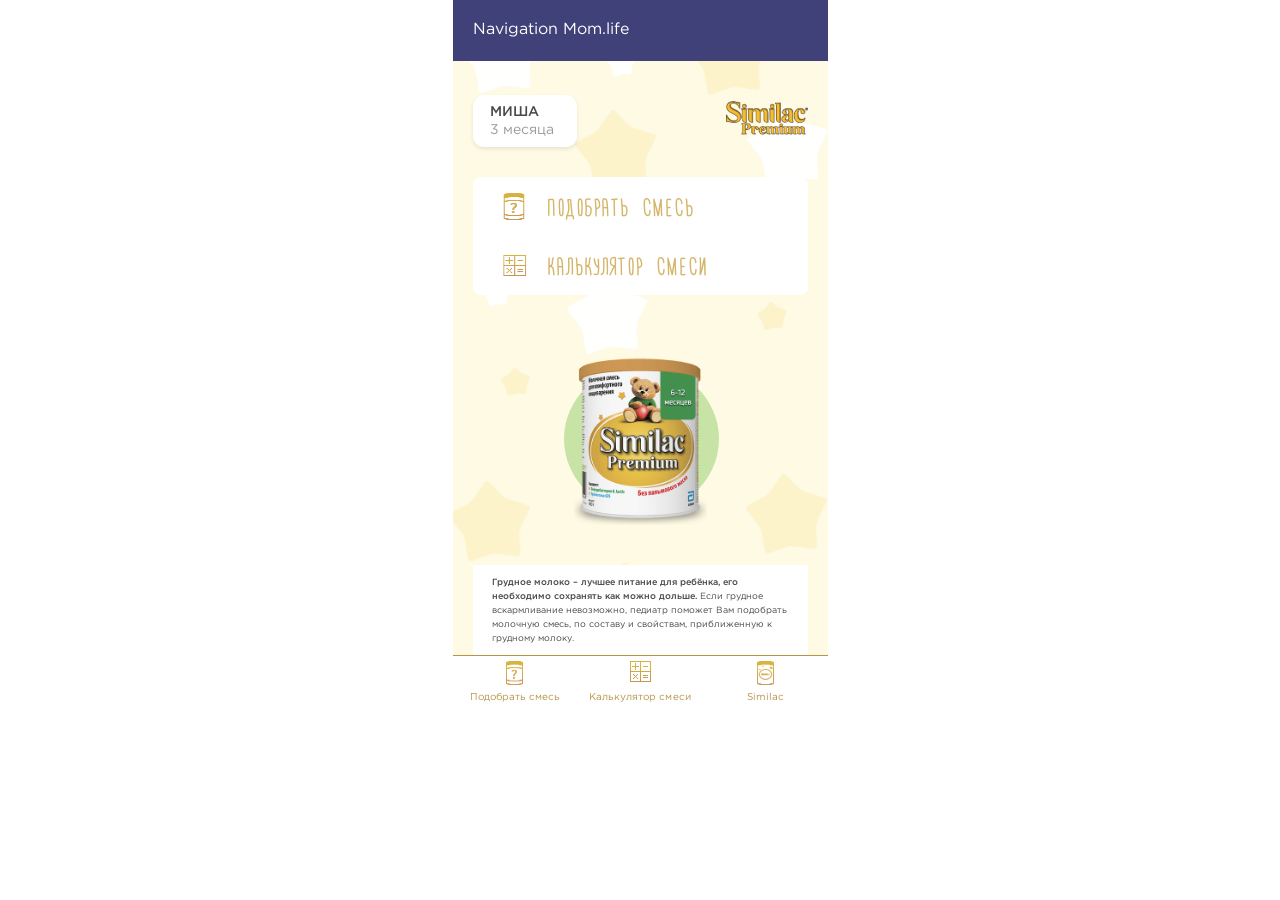
==== public/index.html @ a0e71805 "load files" ====
<!DOCTYPE html>
<html lang="en">
  <head>
    <meta charset="utf-8">
    <meta http-equiv="X-UA-Compatible" content="IE=edge">
    <meta name="viewport" content="width=device-width , initial-scale=1">
    <meta name="description" content="">
    <meta name="keywords" content="">
    <title>index</title>
    <link rel="icon" href="favicon.ico" type="image/x-icon">
    <link rel="stylesheet" href="css/magnific-popup.css">
    <link rel="stylesheet" href="css/style.css">
    <!--if lt IE 9
    script(src='https://oss.maxcdn.com/html5shiv/3.7.2/html5shiv.min.js')
    script(src='https://oss.maxcdn.com/respond/1.4.2/respond.min.js')
    -->
  </head>
  <body>
    <div class="page">
      <header>Navigation Mom.life</header>
      <div class="content">
        <div class="content__header">
          <div class="header__person">
            <div class="person__name">Миша</div>
            <div class="person__years">3 месяца</div>
          </div>
          <div class="header__logo"><a href="index.html"><img src="images/logo.png" alt="Similac Premium"></a></div>
        </div>
        <div class="nav">
          <li><a class="choice" href="screen-2.html">Подобрать смесь</a></li>
          <li><a class="calculate" href="calculate.html">Калькулятор смеси</a></li>
        </div>
        <div class="index__product"><img src="images/A-Premium_2.png" alt="A-Premium_2"></div>
        <div class="page__description"><strong>Грудное молоко – лучшее питание для ребёнка, его необходимо сохранять как можно дольше.</strong> Если грудное вскармливание невозможно, педиатр поможет Вам подобрать молочную смесь, по составу и свойствам, приближенную к грудному молоку.</div>
      </div>
      <div class="bottom__nav"><a href="screen-2.html">Подобрать смесь</a><a href="calculate.html">Калькулятор смеси</a><a href="products.html">Similac</a></div>
      <div class="mfp-hide white-popup-block" id="warning">
        <p>Помните, что данный сервис носит рекомендательный характер – все изменения в рацион малыша нужно вносить после согласования с педиатром!</p>
        <p class="brand__color"><strong>ВАЖНО:</strong> дети старше 6 месяцев должны получать дополнительное питание (прикорм) помимо грудного молока или смеси.</p>
        <form class="warning__form text-center" action="#">
          <div class="form__el">
            <input type="checkbox" name="choice-warning" id="check"><span></span>
            <label for="check">Я согласна</label>
          </div>
        </form>
        <p><a class="primary__btn is-disabled popup-modal-dismiss" href="screen-3.html">Хорошо</a></p>
      </div>
    </div>
    <!-- jQuery-->
    <script src="https://code.jquery.com/jquery-3.2.1.slim.min.js" integrity="sha384-KJ3o2DKtIkvYIK3UENzmM7KCkRr/rE9/Qpg6aAZGJwFDMVNA/GpGFF93hXpG5KkN" crossorigin="anonymous"></script>
    <!-- Mask input-->
    <script src="js/jquery.maskedinput.min.js"></script>
    <!-- Magnific popup-->
    <script src="js/jquery.magnific-popup.min.js"></script>
    <!-- Main script-->
    <script src="js/main.js"></script>
  </body>
</html>
---- public/css/style.css ----
@charset "UTF-8";
/** Generated by FG **/
@font-face {
  font-family: 'Conv_GothamPro';
  src: url("../fonts/GothamPro.eot");
  src: local("☺"), url("../fonts/GothamPro.woff") format("woff"), url("../fonts/GothamPro.ttf") format("truetype"), url("../fonts/GothamPro.svg") format("svg");
  font-weight: normal;
  font-style: normal; }

/** Generated by FG **/
@font-face {
  font-family: 'Conv_GothamPro-Medium';
  src: url("../fonts/GothamPro-Medium.eot");
  src: local("☺"), url("../fonts/GothamPro-Medium.woff") format("woff"), url("../fonts/GothamPro-Medium.ttf") format("truetype"), url("../fonts/GothamPro-Medium.svg") format("svg");
  font-weight: normal;
  font-style: normal; }

/** Generated by FG **/
@font-face {
  font-family: 'Conv_Engine-Regular';
  src: url("../fonts/Engine-Regular.eot");
  src: local("☺"), url("../fonts/Engine-Regular.woff") format("woff"), url("../fonts/Engine-Regular.ttf") format("truetype"), url("../fonts/Engine-Regular.svg") format("svg");
  font-weight: normal;
  font-style: normal; }

* {
  margin: 0;
  padding: 0;
  border: 0;
  font: inherit;
  vertical-align: baseline; }

article, aside, details, figcaption, figure, footer, header, hgroup, menu, nav, section {
  display: block; }

body {
  min-height: 100%;
  position: relative;
  background-color: #fff;
  font-family: 'Conv_GothamPro' , sans-serif;
  font-weight: normal;
  font-style: normal;
  color: #4a4a4a;
  font-size: 14px;
  line-height: 1.3;
  -webkit-text-size-adjust: none; }

ol, ul {
  list-style: none; }

blockquote, q {
  quotes: none; }

blockquote:before, blockquote:after, q:before, q:after {
  content: '';
  content: none; }

table {
  border-collapse: collapse;
  border-spacing: 0; }

img {
  max-width: 100%;
  border: none; }

a {
  -webkit-transition: all .3s ease-in-out;
  -moz-transition: all .3s ease-in-out;
  -ms-transition: all .3s ease-in-out;
  -o-transition: all .3s ease-in-out;
  transition: all .3s ease-in-out; }

a:hover, a:active, a:focus {
  text-decoration: none; }

a:focus, input:focus, textarea:focus {
  outline: none; }

html {
  height: 100%; }

*, *:before, *:after {
  -moz-box-sizing: border-box;
  -webkit-box-sizing: border-box;
  box-sizing: border-box; }

.page {
  max-width: 375px;
  margin: 0 auto;
  background: url(../images/bg.png) center top no-repeat;
  -webkit-background-size: cover;
  -o-background-size: cover;
  background-size: cover; }

header {
  padding: 20px;
  background: #404178;
  font-size: 16px;
  color: #FFF; }

.content {
  padding: 34px 20px 0 20px;
  overflow: hidden; }

.content__header {
  margin-bottom: 30px;
  display: flex;
  -webkit-align-items: center;
  align-items: center;
  -webkit-justify-content: space-between;
  justify-content: space-between; }
  .content__header .header__person {
    min-width: 104px;
    padding: 8px 8px 8px 17px;
    line-height: 18px;
    border-radius: 11px;
    background-color: #ffffff;
    box-shadow: 0 2px 4px 0 rgba(0, 0, 0, 0.09); }
  .content__header .person__name {
    font-family: 'Conv_GothamPro-Medium';
    text-transform: uppercase;
    color: #4a4a4a; }
  .content__header .person__years {
    color: #9b9b9b; }

.nav {
  border-radius: 8px;
  background-color: #fff;
  overflow: hidden; }
  .nav li {
    list-style: none; }
  .nav a {
    display: block;
    padding: 14px 29px 14px 75px;
    font-family: 'Conv_Engine-Regular';
    font-size: 24px;
    text-decoration: none;
    text-transform: uppercase;
    color: #d4b569;
    background-repeat: no-repeat;
    background-position: 30px center; }
    .nav a:hover {
      background-color: #fefcef; }
    .nav a.choice {
      background-image: url(../images/similac.png); }
    .nav a.calculate {
      background-image: url(../images/calculator.png); }

.index__product {
  margin: 60px 0 35px 0;
  text-align: center;
  position: relative; }
  .index__product:after {
    content: "";
    position: absolute;
    top: 10px;
    left: 50%;
    width: 155px;
    height: 148px;
    margin-left: -76px;
    background-color: #c7e3a5;
    -webkit-border-radius: 50%;
    border-radius: 50%; }
  .index__product img {
    max-width: 133px;
    z-index: 1;
    position: relative; }

.page__description {
  background: #FFF;
  padding: 10px 19px;
  font-size: 9px;
  line-height: 14px;
  color: #4a4a4a; }
  .page__description strong {
    font-family: 'Conv_GothamPro-Medium'; }

.bottom__nav {
  background: #fff;
  border-top: 1px solid #b59648;
  display: flex;
  min-height: 48px;
  align-self: center;
  -webkit-justify-content: space-between;
  justify-content: space-between; }
  .bottom__nav a {
    width: 33%;
    min-height: 48px;
    padding-top: 35px;
    padding-bottom: 3px;
    text-decoration: none;
    font-size: 10px;
    letter-spacing: 0.1px;
    text-align: center;
    color: #b59648;
    background-repeat: no-repeat;
    background-position: center 5px; }
    .bottom__nav a:nth-child(1) {
      background-image: url(../images/similac_2.png); }
    .bottom__nav a:nth-child(2) {
      background-image: url(../images/calculator_2.png); }
    .bottom__nav a:nth-child(3) {
      background-image: url(../images/products.png); }
    .bottom__nav a:hover {
      background-color: #fbf8eb; }

.content__inner {
  margin-bottom: 17px;
  border-radius: 10px;
  background-color: #fff;
  box-shadow: 0 6px 10px 0 #dbd6c7; }
  .content__inner.transparent {
    background: transparent;
    -webkit-box-shadow: none;
    box-shadow: none; }

.text-center {
  text-align: center; }

.title {
  margin: 0;
  padding-top: 18px;
  padding-bottom: 18px;
  font-family: 'Conv_Engine-Regular';
  font-size: 24px;
  line-height: 1.25;
  color: #b49547; }

.padding__side {
  padding: 38px 20px; }

.inner__wrap {
  padding-left: 25px;
  padding-right: 25px;
  padding-bottom: 10px;
  font-size: 14px;
  line-height: 1.57;
  position: relative; }

.primary__btn {
  max-width: 233px;
  margin: 18px auto;
  line-height: 54px;
  display: block;
  text-decoration: none;
  text-align: center;
  font-family: 'Conv_Engine-Regular';
  font-size: 32px;
  color: #fff;
  background-image: linear-gradient(to bottom, #e0cc79, #af954d);
  box-shadow: 0 2px 4px 0 rgba(0, 0, 0, 0.2);
  -webkit-transition: all .3s ease-in-out;
  -moz-transition: all .3s ease-in-out;
  -ms-transition: all .3s ease-in-out;
  -o-transition: all .3s ease-in-out;
  transition: all .3s ease-in-out;
  -webkit-border-radius: 18px;
  border-radius: 18px; }
  .primary__btn:hover {
    background-image: linear-gradient(to bottom, #af954d, #e0cc79); }
  .primary__btn.light__btn {
    max-width: 300px;
    background: #FFF;
    color: #d8b340;
    box-shadow: 0 3px 4px 0 rgba(207, 168, 132, 0.28); }

.pagination {
  margin: 0;
  padding: 20px 0;
  text-align: center; }
  .pagination li {
    display: inline-block;
    vertical-align: top;
    margin: 0 5px; }
  .pagination span {
    width: 13px;
    height: 13px;
    display: block;
    background-color: #f5ebd1;
    -webkit-border-radius: 50%;
    border-radius: 50%; }
    .pagination span.active {
      background-image: linear-gradient(to bottom, #d8b340, #c99554); }

.choice__form {
  padding: 0 35px; }

.form__section {
  margin-bottom: 50px;
  display: none; }
  .form__section:first-child {
    display: block; }
  .form__section .title {
    margin-bottom: 30px; }
  .form__section .primary__btn {
    margin-top: 80px; }

.form__el {
  padding: 14px 0;
  font-family: 'Conv_GothamPro-Medium';
  color: #4a4a4a; }
  .form__el label {
    cursor: pointer; }

input[type="text"] {
  width: 100%;
  max-width: 203px;
  height: 44px;
  margin: 0 auto;
  padding: 0 15px;
  display: block;
  color: #4a4a4a;
  border-radius: 4px;
  background-color: #ffffff;
  border: 2px solid #e9d782; }

input[type="radio"] {
  width: 21px;
  height: 21px;
  opacity: 0;
  cursor: pointer; }
  input[type="radio"] + span {
    width: 21px;
    height: 21px;
    margin-left: -21px;
    margin-right: 18px;
    display: inline-block;
    vertical-align: middle;
    border: 2px solid #dfc88d;
    -webkit-border-radius: 50%;
    border-radius: 50%; }
  input[type="radio"]:checked + span {
    box-shadow: 0 0 0 3px #fff inset;
    background-image: linear-gradient(to bottom, #d8b340, #c99554); }

input[type="checkbox"] {
  width: 30px;
  height: 30px;
  opacity: 0;
  cursor: pointer; }
  input[type="checkbox"] + span {
    width: 30px;
    height: 30px;
    margin-left: -30px;
    margin-right: 15px;
    display: inline-block;
    vertical-align: middle;
    border: 2px solid #dfc88d;
    -webkit-border-radius: 50%;
    border-radius: 50%; }
  input[type="checkbox"]:checked + span {
    background: url(../images/checkbox.svg) no-repeat center center; }

input[type="submit"] {
  width: 100%;
  cursor: pointer; }

.date__birth .primary__btn {
  margin-top: 150px; }

.products__item {
  margin-bottom: 14px; }
  .products__item a {
    min-height: 73px;
    border-radius: 4px;
    background-color: #fff;
    display: flex;
    -webkit-justify-content: space-between;
    justify-content: space-between;
    -webkit-align-items: center;
    align-items: center;
    padding-left: 20px;
    padding-right: 15px;
    text-decoration: none;
    font-size: 14px;
    line-height: 1.57;
    color: #b49547;
    background-image: url(../images/arrow-right.svg);
    background-repeat: no-repeat;
    background-position: 95% center;
    -webkit-transition: all .3s ease-in-out;
    -moz-transition: all .3s ease-in-out;
    -ms-transition: all .3s ease-in-out;
    -o-transition: all .3s ease-in-out;
    transition: all .3s ease-in-out; }
    .products__item a:hover {
      background-color: #fbf8eb;
      box-shadow: 0 2px 5px 0 rgba(181, 150, 71, 0.32); }
  .products__item .products__img {
    max-width: 56px;
    margin-right: 30px;
    padding-left: 3px;
    padding-right: 3px;
    position: relative; }
    .products__item .products__img img {
      position: relative;
      vertical-align: middle;
      z-index: 1; }
    .products__item .products__img:after {
      content: "";
      position: absolute;
      top: 5px;
      left: 0;
      width: 56px;
      height: 56px;
      -webkit-border-radius: 50%;
      border-radius: 50%; }
    .products__item .products__img.bg-1:after {
      background-color: #bde2ed; }
    .products__item .products__img.bg-2:after {
      background-color: #eee; }
    .products__item .products__img.bg-3:after {
      background-color: rgba(108, 176, 113, 0.46); }
    .products__item .products__img.bg-4:after {
      background-color: #e3c3da; }
    .products__item .products__img.bg-5:after {
      background-color: rgba(160, 104, 160, 0.56); }
    .products__item .products__img.bg-6:after {
      background-color: rgba(239, 0, 17, 0.39); }
    .products__item .products__img.bg-7:after {
      background-color: rgba(223, 64, 12, 0.23); }
    .products__item .products__img.bg-8:after {
      background-color: rgba(226, 176, 48, 0.45); }
    .products__item .products__img.bg-9:after {
      background-color: #fed7ec; }

.product__header .back__to {
  margin-right: 20px; }

.product__header .subtitle {
  font-family: 'Conv_GothamPro-Medium';
  font-size: 18px;
  line-height: 1.22;
  color: #b59648; }

.back__to {
  width: 15px;
  height: 24px;
  display: inline-block;
  vertical-align: bottom;
  font-size: 0;
  background: url(../images/arrow-right.svg) no-repeat;
  -webkit-transform: rotate(-180deg);
  -moz-transform: rotate(-180deg);
  -ms-transform: rotate(-180deg);
  -o-transform: rotate(-180deg);
  transform: rotate(-180deg); }

.product__description {
  padding-top: 17px; }
  .product__description p {
    margin-bottom: 20px; }

.detail__product {
  position: relative;
  text-align: center;
  margin-top: 28px;
  margin-bottom: 24px;
  padding: 0 50px; }
  .detail__product:after {
    content: "";
    position: absolute;
    top: 7px;
    left: 0;
    width: 328px;
    height: 280px;
    background-color: rgba(255, 255, 255, 0.64);
    -webkit-border-radius: 50px;
    border-radius: 50px; }
  .detail__product img {
    max-width: 100%;
    position: relative;
    z-index: 1; }

.buy__btn {
  width: 100%;
  max-width: 100%;
  margin: 0;
  -webkit-border-radius: 0;
  border-radius: 0; }

.mfp-bg {
  opacity: .3; }

.mfp-content {
  max-width: 335px;
  padding: 35px 25px;
  line-height: 1.57;
  border-radius: 10px;
  background-color: #fff;
  box-shadow: 0 6px 10px 0 #dbd6c7; }
  .mfp-content .primary__btn {
    margin-bottom: 0; }

.brand__color {
  margin: 20px 0;
  color: #ac872a; }
  .brand__color strong {
    font-family: 'Conv_GothamPro-Medium'; }

.is-disabled {
  pointer-events: none;
  cursor: not-allowed;
  opacity: .5; }

.is-hidden {
  display: none !important; }

.recomend {
  padding-left: 100px; }

.recomend__img {
  width: 100%;
  max-width: 133px;
  position: absolute;
  left: -10px;
  top: 20px; }
  .recomend__img img {
    position: relative;
    z-index: 1; }
  .recomend__img:after {
    content: "";
    position: absolute;
    top: -10px;
    left: -85px;
    width: 198px;
    height: 198px;
    background-image: -webkit-linear-gradient(104deg, #fcecb7, #f8d580);
    background-image: -o-linear-gradient(104deg, #fcecb7, #f8d580);
    background-image: linear-gradient(194deg, #fcecb7, #f8d580);
    -webkit-border-radius: 50%;
    border-radius: 50%; }

.recomend__atention {
  font-size: 12px;
  font-family: 'Conv_GothamPro-Medium'; }

.min-height {
  min-height: 230px; }

/* Media query */
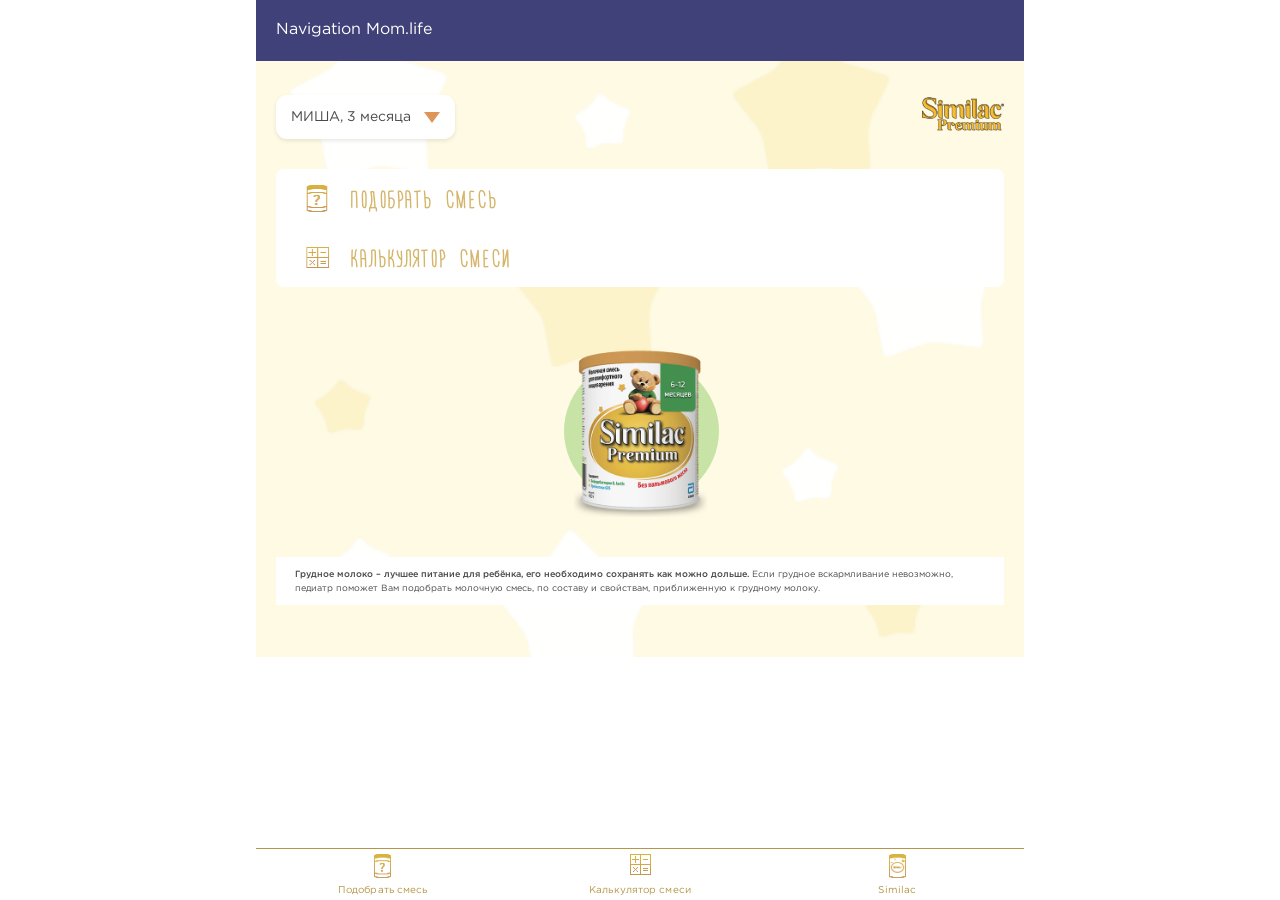
==== commit 41769bfe: "some changes" ====
--- a/public/index.html
+++ b/public/index.html
@@ -20,9 +20,14 @@
       <header>Navigation Mom.life</header>
       <div class="content">
         <div class="content__header">
-          <div class="header__person">
-            <div class="person__name">Миша</div>
-            <div class="person__years">3 месяца</div>
+          <div class="person">
+            <!--.person__name Миша-->
+            <!--.person__years 3 месяца-->
+            <select name="person">
+              <option value="МИША, 3 месяца">МИША, 3 месяца</option>
+              <option value="МАША, 12 месяцев">МАША, 12 месяцев</option>
+              <option value="АЛЕКСИС, 8 месяцев">АЛЕКСИС, 8 месяцев</option>
+            </select>
           </div>
           <div class="header__logo"><a href="index.html"><img src="images/logo.png" alt="Similac Premium"></a></div>
         </div>
@@ -43,7 +48,7 @@
             <label for="check">Я согласна</label>
           </div>
         </form>
-        <p><a class="primary__btn is-disabled popup-modal-dismiss" href="screen-3.html">Хорошо</a></p>
+        <p><a class="primary__btn is-disabled popup-modal-dismiss" href="birthday.html">Хорошо</a></p>
       </div>
     </div>
     <!-- jQuery-->
@@ -52,6 +57,8 @@
     <script src="js/jquery.maskedinput.min.js"></script>
     <!-- Magnific popup-->
     <script src="js/jquery.magnific-popup.min.js"></script>
+    <!-- Select-->
+    <script src="js/jquery.selectric.js"></script>
     <!-- Main script-->
     <script src="js/main.js"></script>
   </body>
--- a/public/css/style.css
+++ b/public/css/style.css
@@ -1,4 +1,188 @@
 @charset "UTF-8";
+.selectric-wrapper {
+  position: relative;
+  cursor: pointer;
+  width: 100%; }
+
+.selectric-responsive {
+  width: 100%; }
+
+.selectric {
+  min-width: 104px;
+  line-height: 18px;
+  border-radius: 11px;
+  background-color: #ffffff;
+  box-shadow: 0 2px 4px 0 rgba(0, 0, 0, 0.09);
+  position: relative;
+  overflow: hidden;
+  transition: border .25s ease-in-out; }
+  .selectric .label {
+    display: block;
+    white-space: nowrap;
+    overflow: hidden;
+    text-overflow: ellipsis;
+    margin: 0 44px 0 15px;
+    font-size: 14px;
+    line-height: 44px;
+    color: #4a4a4a;
+    height: 44px;
+    user-select: none; }
+  .selectric .button {
+    display: block;
+    position: absolute;
+    right: 0;
+    top: 0;
+    width: 46px;
+    height: 46px;
+    line-height: 44px;
+    color: #BBB;
+    text-indent: -9999px;
+    text-align: center;
+    /*font: 0/0 a;
+    *font: 20px/44px Lucida Sans Unicode, Arial Unicode MS, Arial;*/ }
+    .selectric .button:after {
+      content: "";
+      position: absolute;
+      top: 0;
+      right: 0;
+      bottom: 0;
+      left: 0;
+      margin: auto;
+      width: 16px;
+      height: 11px;
+      background: url("../images/select-arrow.svg") no-repeat center center; }
+
+.selectric-open .selectric {
+  border-radius: 11px 11px 0 0;
+  box-shadow: none; }
+
+.selectric-open .selectric-items {
+  border-radius: 0 0 11px 11px;
+  box-shadow: 0 2px 4px 0 rgba(0, 0, 0, 0.09); }
+
+.selectric-focus .selectric {
+  border-color: #fff; }
+
+.selectric-hover .selectric {
+  border-color: #fff; }
+  .selectric-hover .selectric .button {
+    color: #a2a2a2; }
+
+.selectric-open {
+  z-index: 9999; }
+  .selectric-open .selectric {
+    border-color: #fff; }
+  .selectric-open .selectric-items {
+    display: block; }
+
+.selectric-disabled {
+  filter: alpha(opacity=50);
+  opacity: 0.5;
+  cursor: default;
+  user-select: none; }
+
+.selectric-hide-select {
+  position: relative;
+  overflow: hidden;
+  width: 0;
+  height: 0; }
+  .selectric-hide-select select {
+    position: absolute;
+    left: -100%; }
+  .selectric-hide-select.selectric-is-native {
+    position: absolute;
+    width: 100%;
+    height: 100%;
+    z-index: 10; }
+    .selectric-hide-select.selectric-is-native select {
+      position: absolute;
+      top: 0;
+      left: 0;
+      right: 0;
+      height: 100%;
+      width: 100%;
+      border: none;
+      z-index: 1;
+      box-sizing: border-box;
+      opacity: 0; }
+
+.selectric-input {
+  position: absolute !important;
+  top: 0 !important;
+  left: 0 !important;
+  overflow: hidden !important;
+  clip: rect(0, 0, 0, 0) !important;
+  margin: 0 !important;
+  padding: 0 !important;
+  width: 1px !important;
+  height: 1px !important;
+  outline: none !important;
+  border: none !important;
+  *font: 0/0 a !important;
+  background: none !important; }
+
+.selectric-temp-show {
+  position: absolute !important;
+  visibility: hidden !important;
+  display: block !important; }
+
+/* Items box */
+.selectric-items {
+  display: none;
+  position: absolute;
+  top: 100%;
+  left: 0;
+  background: #fff;
+  padding: 0 15px;
+  z-index: -1; }
+  .selectric-items .selectric-scroll {
+    height: 100%;
+    overflow: auto; }
+  .selectric-above .selectric-items {
+    top: auto;
+    bottom: 100%; }
+  .selectric-items ul, .selectric-items li {
+    list-style: none;
+    padding: 0;
+    margin: 0;
+    font-size: 14px; }
+  .selectric-items li {
+    display: block;
+    padding: 7px 0;
+    color: #4a4a4a;
+    cursor: pointer;
+    border-bottom: 1px solid #dedede; }
+    .selectric-items li:last-child {
+      border: none; }
+    .selectric-items li.selected {
+      background: transparent;
+      color: #d07720; }
+    .selectric-items li.highlighted {
+      background: transparent;
+      color: #d07720; }
+    .selectric-items li:hover {
+      background: transparent;
+      color: #d07720; }
+  .selectric-items .disabled {
+    filter: alpha(opacity=50);
+    opacity: 0.5;
+    cursor: default !important;
+    background: none !important;
+    color: #666 !important;
+    user-select: none; }
+  .selectric-items .selectric-group .selectric-group-label {
+    font-weight: bold;
+    padding-left: 10px;
+    cursor: default;
+    user-select: none;
+    background: none;
+    color: #444; }
+  .selectric-items .selectric-group.disabled li {
+    filter: alpha(opacity=100);
+    opacity: 1; }
+  .selectric-items .selectric-group li {
+    padding-left: 25px; }
+
 /** Generated by FG **/
 @font-face {
   font-family: 'Conv_GothamPro';
@@ -85,8 +269,11 @@
   box-sizing: border-box; }
 
 .page {
-  max-width: 375px;
+  max-width: 768px;
   margin: 0 auto;
+  padding-bottom: 52px;
+  position: relative;
+  overflow: hidden;
   background: url(../images/bg.png) center top no-repeat;
   -webkit-background-size: cover;
   -o-background-size: cover;
@@ -122,6 +309,9 @@
     color: #4a4a4a; }
   .content__header .person__years {
     color: #9b9b9b; }
+
+.header__logo {
+  margin-left: auto; }
 
 .nav {
   border-radius: 8px;
@@ -176,10 +366,15 @@
     font-family: 'Conv_GothamPro-Medium'; }
 
 .bottom__nav {
+  position: fixed;
+  width: 100%;
+  max-width: 768px;
+  bottom: 0;
   background: #fff;
   border-top: 1px solid #b59648;
   display: flex;
   min-height: 48px;
+  z-index: 9;
   align-self: center;
   -webkit-justify-content: space-between;
   justify-content: space-between; }
@@ -264,6 +459,11 @@
     color: #d8b340;
     box-shadow: 0 3px 4px 0 rgba(207, 168, 132, 0.28); }
 
+button {
+  width: 100%; }
+  button:hover {
+    cursor: pointer; }
+
 .pagination {
   margin: 0;
   padding: 20px 0;
@@ -272,6 +472,8 @@
     display: inline-block;
     vertical-align: top;
     margin: 0 5px; }
+    .pagination li.active span {
+      background-image: linear-gradient(to bottom, #d8b340, #c99554); }
   .pagination span {
     width: 13px;
     height: 13px;
@@ -279,8 +481,6 @@
     background-color: #f5ebd1;
     -webkit-border-radius: 50%;
     border-radius: 50%; }
-    .pagination span.active {
-      background-image: linear-gradient(to bottom, #d8b340, #c99554); }
 
 .choice__form {
   padding: 0 35px; }
@@ -355,8 +555,14 @@
   width: 100%;
   cursor: pointer; }
 
+.date__birth input#date {
+  font-size: 30px;
+  text-align: center;
+  font-family: 'Conv_Engine-Regular';
+  letter-spacing: -2px; }
+
 .date__birth .primary__btn {
-  margin-top: 150px; }
+  margin-top: 50px; }
 
 .products__item {
   margin-bottom: 14px; }
@@ -461,9 +667,10 @@
     content: "";
     position: absolute;
     top: 7px;
-    left: 0;
+    left: 50%;
     width: 328px;
     height: 280px;
+    margin-left: -164px;
     background-color: rgba(255, 255, 255, 0.64);
     -webkit-border-radius: 50px;
     border-radius: 50px; }
@@ -474,8 +681,11 @@
 
 .buy__btn {
   width: 100%;
-  max-width: 100%;
+  max-width: 768px;
+  position: fixed;
   margin: 0;
+  bottom: 0;
+  z-index: 9;
   -webkit-border-radius: 0;
   border-radius: 0; }
 
@@ -507,6 +717,8 @@
   display: none !important; }
 
 .recomend {
+  display: flex;
+  align-items: center;
   padding-left: 100px; }
 
 .recomend__img {
@@ -538,4 +750,38 @@
 .min-height {
   min-height: 230px; }
 
+#old-year {
+  width: 100%;
+  height: 100%;
+  font-family: 'Conv_Engine-Regular';
+  position: absolute;
+  top: 0;
+  left: 0;
+  font-size: 24px;
+  line-height: 30px;
+  text-align: center; }
+  #old-year .brand__color {
+    text-align: center;
+    margin-bottom: 50px; }
+  #old-year:before {
+    content: "";
+    position: absolute;
+    width: 100%;
+    height: 100%;
+    top: 0;
+    left: 0;
+    background: rgba(181, 150, 71, 0.3); }
+  #old-year .popup {
+    top: 35%;
+    margin-top: -150px; }
+    #old-year .popup:after {
+      content: "";
+      position: absolute;
+      width: 75px;
+      height: 75px;
+      top: -38px;
+      left: 50%;
+      margin-left: -38px;
+      background: url(../images/popup.svg) no-repeat; }
+
 /* Media query */
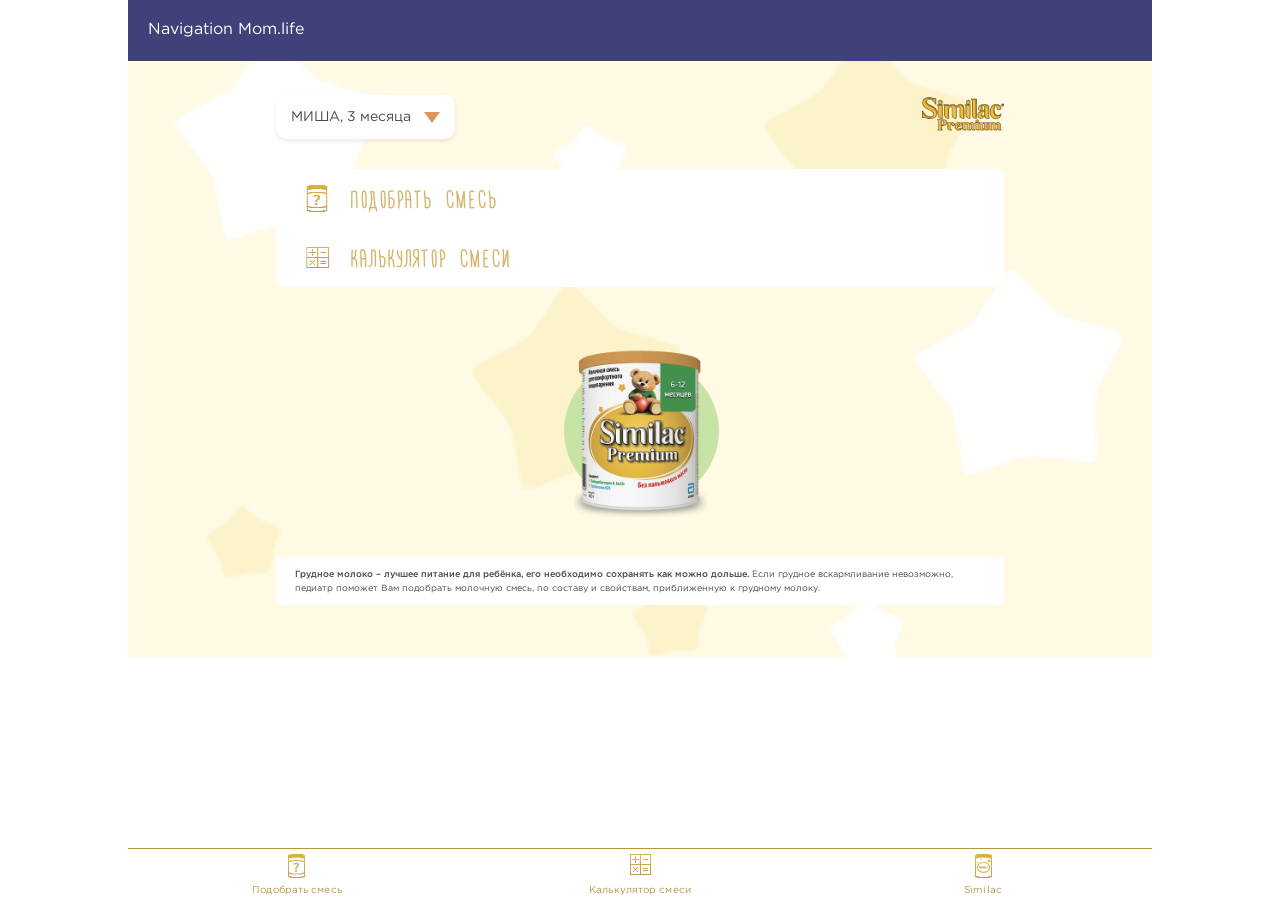
==== commit ec45bbfa: "fix + feature" ====
--- a/public/index.html
+++ b/public/index.html
@@ -23,10 +23,10 @@
           <div class="person">
             <!--.person__name Миша-->
             <!--.person__years 3 месяца-->
-            <select name="person">
-              <option value="МИША, 3 месяца">МИША, 3 месяца</option>
-              <option value="МАША, 12 месяцев">МАША, 12 месяцев</option>
-              <option value="АЛЕКСИС, 8 месяцев">АЛЕКСИС, 8 месяцев</option>
+            <select name="person" id="person">
+              <option value="МИША, 3 месяца" data-id="1">МИША, 3 месяца</option>
+              <option value="МАША, 12 месяцев" data-id="2">МАША, 12 месяцев</option>
+              <option value="АЛЕКСИС, 8 месяцев" data-id="3">АЛЕКСИС, 8 месяцев</option>
             </select>
           </div>
           <div class="header__logo"><a href="index.html"><img src="images/logo.png" alt="Similac Premium"></a></div>
--- a/public/css/style.css
+++ b/public/css/style.css
@@ -269,7 +269,7 @@
   box-sizing: border-box; }
 
 .page {
-  max-width: 768px;
+  max-width: 1024px;
   margin: 0 auto;
   padding-bottom: 52px;
   position: relative;
@@ -286,6 +286,8 @@
   color: #FFF; }
 
 .content {
+  max-width: 768px;
+  margin: 0 auto;
   padding: 34px 20px 0 20px;
   overflow: hidden; }
 
@@ -368,8 +370,10 @@
 .bottom__nav {
   position: fixed;
   width: 100%;
-  max-width: 768px;
+  max-width: 1024px;
   bottom: 0;
+  left: 50%;
+  margin-left: -512px;
   background: #fff;
   border-top: 1px solid #b59648;
   display: flex;
@@ -434,6 +438,7 @@
 
 .primary__btn {
   max-width: 233px;
+  height: 62px;
   margin: 18px auto;
   line-height: 54px;
   display: block;
@@ -442,8 +447,7 @@
   font-family: 'Conv_Engine-Regular';
   font-size: 32px;
   color: #fff;
-  background-image: linear-gradient(to bottom, #e0cc79, #af954d);
-  box-shadow: 0 2px 4px 0 rgba(0, 0, 0, 0.2);
+  background: url(../images/btn.svg) no-repeat center top;
   -webkit-transition: all .3s ease-in-out;
   -moz-transition: all .3s ease-in-out;
   -ms-transition: all .3s ease-in-out;
@@ -452,12 +456,11 @@
   -webkit-border-radius: 18px;
   border-radius: 18px; }
   .primary__btn:hover {
-    background-image: linear-gradient(to bottom, #af954d, #e0cc79); }
+    opacity: .8; }
   .primary__btn.light__btn {
     max-width: 300px;
-    background: #FFF;
-    color: #d8b340;
-    box-shadow: 0 3px 4px 0 rgba(207, 168, 132, 0.28); }
+    background: url(../images/btn-white.svg) no-repeat center top;
+    color: #d8b340; }
 
 button {
   width: 100%; }
@@ -583,7 +586,7 @@
     color: #b49547;
     background-image: url(../images/arrow-right.svg);
     background-repeat: no-repeat;
-    background-position: 95% center;
+    background-position: 97% center;
     -webkit-transition: all .3s ease-in-out;
     -moz-transition: all .3s ease-in-out;
     -ms-transition: all .3s ease-in-out;
@@ -681,11 +684,17 @@
 
 .buy__btn {
   width: 100%;
-  max-width: 768px;
+  max-width: 1024px;
+  line-height: 52px;
+  height: 52px;
   position: fixed;
+  left: 50%;
   margin: 0;
   bottom: 0;
+  margin-left: -512px;
   z-index: 9;
+  background-image: linear-gradient(to bottom, #e0cc79, #af954d);
+  box-shadow: 0 2px 4px 0 rgba(0, 0, 0, 0.2);
   -webkit-border-radius: 0;
   border-radius: 0; }
 
@@ -720,6 +729,14 @@
   display: flex;
   align-items: center;
   padding-left: 100px; }
+  .recomend.row-column {
+    -webkit-justify-content: space-evenly;
+    justify-content: space-evenly;
+    -webkit-align-items: self-start;
+    align-items: self-start;
+    -webkit-flex-direction: column;
+    -ms-flex-direction: column;
+    flex-direction: column; }
 
 .recomend__img {
   width: 100%;
@@ -759,7 +776,8 @@
   left: 0;
   font-size: 24px;
   line-height: 30px;
-  text-align: center; }
+  text-align: center;
+  z-index: 9; }
   #old-year .brand__color {
     text-align: center;
     margin-bottom: 50px; }
@@ -772,7 +790,7 @@
     left: 0;
     background: rgba(181, 150, 71, 0.3); }
   #old-year .popup {
-    top: 35%;
+    top: 50%;
     margin-top: -150px; }
     #old-year .popup:after {
       content: "";
@@ -785,3 +803,7 @@
       background: url(../images/popup.svg) no-repeat; }
 
 /* Media query */
+@media screen and (max-width: 1024px) {
+  .bottom__nav, .buy__btn {
+    left: 0;
+    margin-left: 0; } }
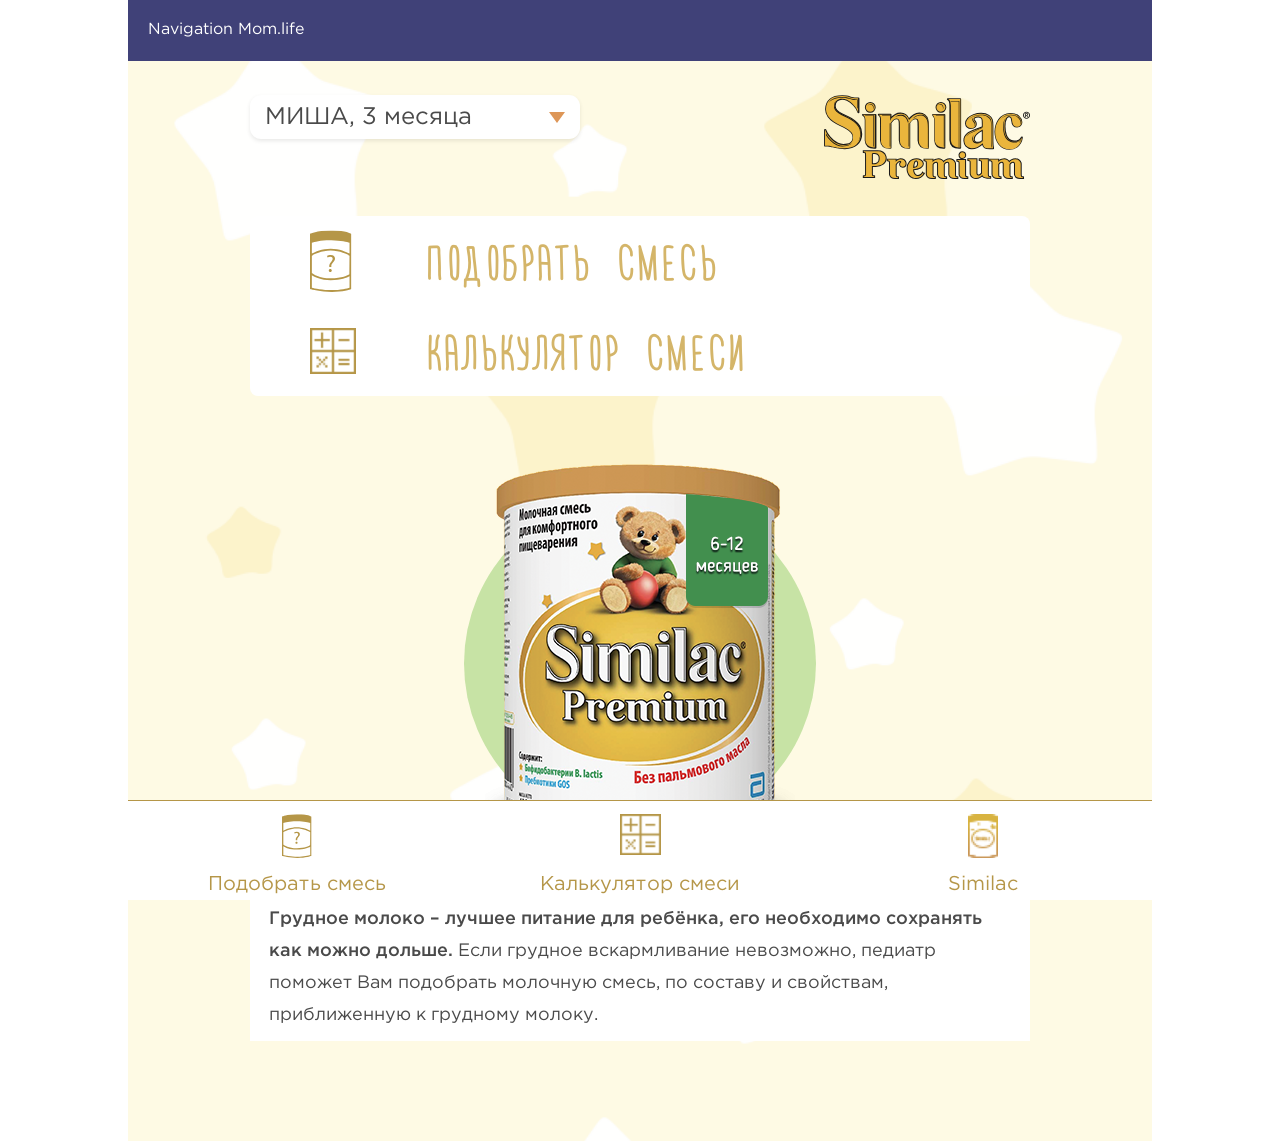
==== commit 88df3b72: "tablet chnages" ====
--- a/public/index.html
+++ b/public/index.html
@@ -29,7 +29,7 @@
               <option value="АЛЕКСИС, 8 месяцев" data-id="3">АЛЕКСИС, 8 месяцев</option>
             </select>
           </div>
-          <div class="header__logo"><a href="index.html"><img src="images/logo.png" alt="Similac Premium"></a></div>
+          <div class="header__logo"><a href="index.html"><img src="images/logo.svg" alt="Similac Premium"></a></div>
         </div>
         <div class="nav">
           <li><a class="choice" href="screen-2.html">Подобрать смесь</a></li>
--- a/public/css/style.css
+++ b/public/css/style.css
@@ -270,11 +270,12 @@
 
 .page {
   max-width: 1024px;
+  min-height: 100vh;
   margin: 0 auto;
   padding-bottom: 52px;
   position: relative;
   overflow: hidden;
-  background: url(../images/bg.png) center top no-repeat;
+  background: url(../images/bg@2x.png) center top no-repeat;
   -webkit-background-size: cover;
   -o-background-size: cover;
   background-size: cover; }
@@ -313,7 +314,8 @@
     color: #9b9b9b; }
 
 .header__logo {
-  margin-left: auto; }
+  margin-left: auto;
+  max-width: 82px; }
 
 .nav {
   border-radius: 8px;
@@ -334,9 +336,11 @@
     .nav a:hover {
       background-color: #fefcef; }
     .nav a.choice {
-      background-image: url(../images/similac.png); }
+      background-image: url(../images/similac-tablet.svg);
+      background-size: 22px 27px; }
     .nav a.calculate {
-      background-image: url(../images/calculator.png); }
+      background-image: url(../images/calculator-tablet.png);
+      background-size: 24px 21px; }
 
 .index__product {
   margin: 60px 0 35px 0;
@@ -395,11 +399,14 @@
     background-repeat: no-repeat;
     background-position: center 5px; }
     .bottom__nav a:nth-child(1) {
-      background-image: url(../images/similac_2.png); }
+      background-image: url(../images/similac-tablet.svg);
+      background-size: 17px 24px; }
     .bottom__nav a:nth-child(2) {
-      background-image: url(../images/calculator_2.png); }
+      background-image: url(../images/calculator-tablet.png);
+      background-size: 21px 21px; }
     .bottom__nav a:nth-child(3) {
-      background-image: url(../images/products.png); }
+      background-image: url(../images/products@3x.png);
+      background-size: 17px 24px; }
     .bottom__nav a:hover {
       background-color: #fbf8eb; }
 
@@ -447,7 +454,10 @@
   font-family: 'Conv_Engine-Regular';
   font-size: 32px;
   color: #fff;
-  background: url(../images/btn.svg) no-repeat center top;
+  background: url(../images/t-button.svg) no-repeat center top;
+  -webkit-background-size: 233px 62px;
+  -o-background-size: 233px 62px;
+  background-size: 233px 62px;
   -webkit-transition: all .3s ease-in-out;
   -moz-transition: all .3s ease-in-out;
   -ms-transition: all .3s ease-in-out;
@@ -458,8 +468,10 @@
   .primary__btn:hover {
     opacity: .8; }
   .primary__btn.light__btn {
-    max-width: 300px;
-    background: url(../images/btn-white.svg) no-repeat center top;
+    max-width: 310px;
+    height: 74px;
+    background: url(../images/t-button-copy.svg) no-repeat center top;
+    line-height: 64px;
     color: #d8b340; }
 
 button {
@@ -694,6 +706,9 @@
   margin-left: -512px;
   z-index: 9;
   background-image: linear-gradient(to bottom, #e0cc79, #af954d);
+  -webkit-background-size: 100%;
+  -o-background-size: 100%;
+  background-size: 100%;
   box-shadow: 0 2px 4px 0 rgba(0, 0, 0, 0.2);
   -webkit-border-radius: 0;
   border-radius: 0; }
@@ -728,15 +743,17 @@
 .recomend {
   display: flex;
   align-items: center;
-  padding-left: 100px; }
+  padding-left: 130px;
+  position: relative; }
   .recomend.row-column {
-    -webkit-justify-content: space-evenly;
-    justify-content: space-evenly;
+    justify-content: center;
     -webkit-align-items: self-start;
     align-items: self-start;
     -webkit-flex-direction: column;
     -ms-flex-direction: column;
     flex-direction: column; }
+    .recomend.row-column .title {
+      padding-top: 0px; }
 
 .recomend__img {
   width: 100%;
@@ -771,13 +788,13 @@
   width: 100%;
   height: 100%;
   font-family: 'Conv_Engine-Regular';
-  position: absolute;
+  position: fixed;
   top: 0;
   left: 0;
   font-size: 24px;
   line-height: 30px;
   text-align: center;
-  z-index: 9; }
+  z-index: 1000; }
   #old-year .brand__color {
     text-align: center;
     margin-bottom: 50px; }
@@ -803,7 +820,137 @@
       background: url(../images/popup.svg) no-repeat; }
 
 /* Media query */
-@media screen and (max-width: 1024px) {
+@media screen and (max-width: 768px) {
   .bottom__nav, .buy__btn {
     left: 0;
     margin-left: 0; } }
+
+@media screen and (min-width: 1024px) {
+  .page {
+    padding-bottom: 100px;
+    overflow: visible; }
+  .content {
+    max-width: 820px; }
+  .nav a {
+    font-size: 48px;
+    padding-left: 178px;
+    background-position: 60px center; }
+    .nav a.choice {
+      -webkit-background-size: 42px 62px;
+      -o-background-size: 42px 62px;
+      background-size: 42px 62px; }
+    .nav a.calculate {
+      -webkit-background-size: 46px 46px;
+      -o-background-size: 46px 46px;
+      background-size: 46px 46px; }
+  .selectric {
+    min-width: 330px; }
+  .selectric .label, .selectric-items li {
+    font-size: 24px; }
+  .content__header {
+    -webkit-align-items: start;
+    align-items: start; }
+  .header__logo {
+    max-width: 206px; }
+  .index__product img {
+    max-width: 100%; }
+  .index__product:after {
+    top: 35px;
+    width: 352px;
+    height: 345px;
+    margin-left: -176px; }
+  .page__description {
+    font-size: 18px;
+    line-height: 32px; }
+  .bottom__nav a {
+    font-size: 20px;
+    padding-top: 70px;
+    background-position: center 13px; }
+    .bottom__nav a:nth-child(1) {
+      background-size: 30px 44px; }
+    .bottom__nav a:nth-child(2) {
+      background-size: 41px 41px; }
+    .bottom__nav a:nth-child(3) {
+      background-size: 30px 44px; }
+  .title {
+    font-size: 52px; }
+  .inner__wrap {
+    padding-left: 90px;
+    padding-right: 90px;
+    font-size: 18px;
+    line-height: 40px;
+    margin-bottom: 40px; }
+  .primary__btn {
+    max-width: 380px;
+    height: 80px;
+    margin: 40px auto;
+    font-size: 48px;
+    line-height: 68px;
+    -webkit-background-size: 380px 80px;
+    -o-background-size: 380px 80px;
+    background-size: 380px 80px; }
+  .mfp-content {
+    max-width: 435px;
+    font-size: 18px; }
+  #old-year .brand__color {
+    font-size: 42px; }
+  .pagination span {
+    width: 20px;
+    height: 20px; }
+  input[type="text"] {
+    max-width: 380px;
+    height: 60px; }
+  .date__birth input#date {
+    font-size: 50px; }
+  .form__el {
+    font-size: 24px; }
+  input[type="radio"] {
+    width: 40px;
+    height: 40px; }
+    input[type="radio"] + span {
+      width: 40px;
+      height: 40px;
+      margin-left: -40px; }
+    input[type="radio"]:checked + span {
+      box-shadow: 0 0 0 8px #fff inset; }
+  .products__item {
+    max-width: 440px;
+    margin-left: auto;
+    margin-right: auto; }
+    .products__item a {
+      font-size: 18px;
+      line-height: 2.22; }
+  .detail__product:after {
+    width: 431px;
+    height: 368px;
+    margin-left: -215px; }
+  .buy__btn {
+    max-width: 1024px;
+    height: 80px;
+    margin-left: -512px;
+    background-size: 100%;
+    margin-bottom: 0; }
+  .f-14 {
+    font-size: 14px;
+    line-height: 22px; }
+  .product__description {
+    padding-top: 37px; }
+  .primary__btn.light__btn {
+    max-width: 516px;
+    height: 78px;
+    background-size: 516px 78px; }
+  .recomend__atention {
+    font-size: 18px; }
+  .recomend {
+    padding-left: 270px; }
+  .recomend__img {
+    max-width: 260px;
+    left: -40px;
+    top: 10px; }
+    .recomend__img:after {
+      top: 10px;
+      left: -20px;
+      width: 300px;
+      height: 300px; }
+  .min-height {
+    min-height: 350px; } }
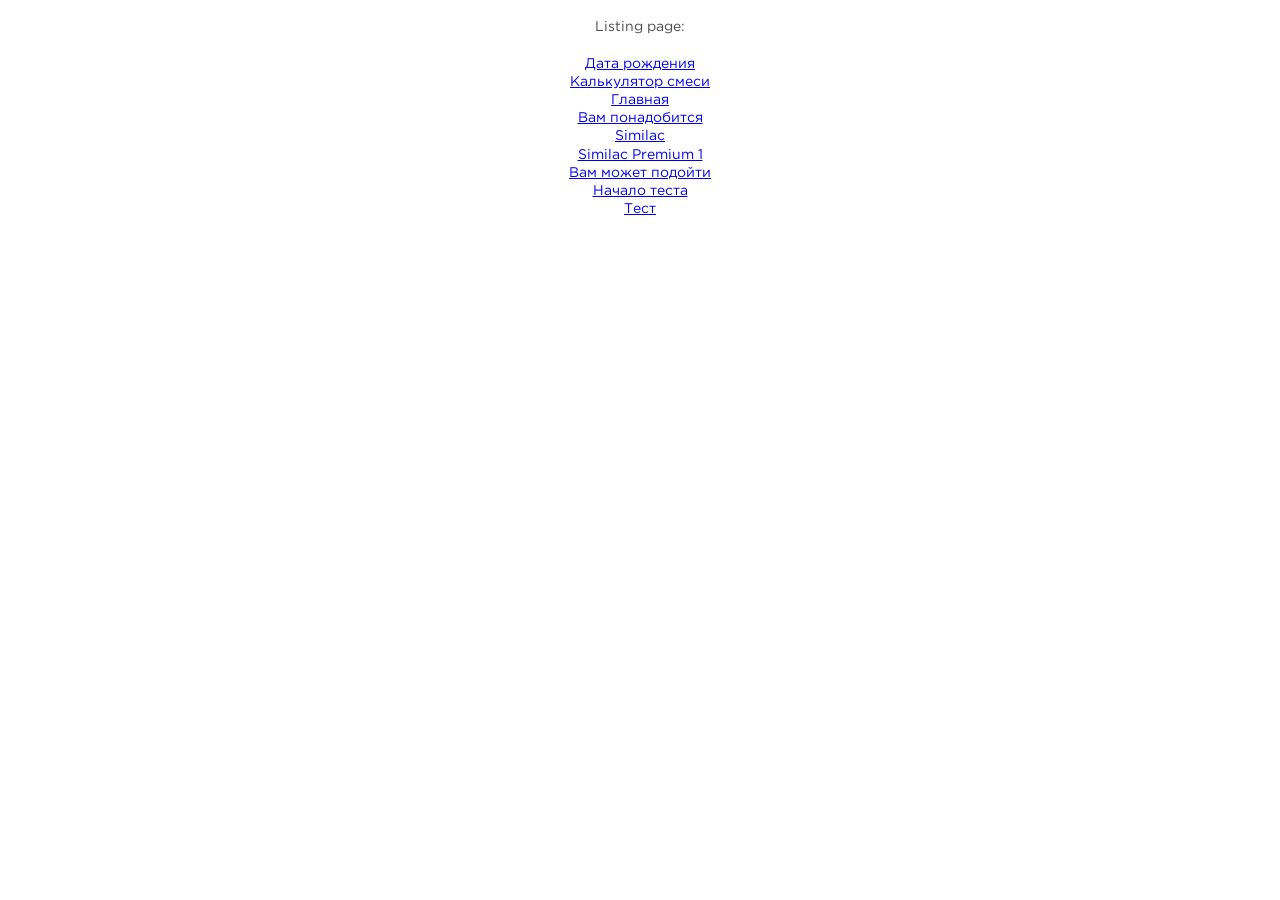
==== commit 8f826da3: "listing page" ====
--- a/public/index.html
+++ b/public/index.html
@@ -15,51 +15,18 @@
     script(src='https://oss.maxcdn.com/respond/1.4.2/respond.min.js')
     -->
   </head>
-  <body>
-    <div class="page">
-      <header>Navigation Mom.life</header>
-      <div class="content">
-        <div class="content__header">
-          <div class="person">
-            <!--.person__name Миша-->
-            <!--.person__years 3 месяца-->
-            <select name="person" id="person">
-              <option value="МИША, 3 месяца" data-id="1">МИША, 3 месяца</option>
-              <option value="МАША, 12 месяцев" data-id="2">МАША, 12 месяцев</option>
-              <option value="АЛЕКСИС, 8 месяцев" data-id="3">АЛЕКСИС, 8 месяцев</option>
-            </select>
-          </div>
-          <div class="header__logo"><a href="index.html"><img src="images/logo.svg" alt="Similac Premium"></a></div>
-        </div>
-        <div class="nav">
-          <li><a class="choice" href="screen-2.html">Подобрать смесь</a></li>
-          <li><a class="calculate" href="calculate.html">Калькулятор смеси</a></li>
-        </div>
-        <div class="index__product"><img src="images/A-Premium_2.png" alt="A-Premium_2"></div>
-        <div class="page__description"><strong>Грудное молоко – лучшее питание для ребёнка, его необходимо сохранять как можно дольше.</strong> Если грудное вскармливание невозможно, педиатр поможет Вам подобрать молочную смесь, по составу и свойствам, приближенную к грудному молоку.</div>
-      </div>
-      <div class="bottom__nav"><a href="screen-2.html">Подобрать смесь</a><a href="calculate.html">Калькулятор смеси</a><a href="products.html">Similac</a></div>
-      <div class="mfp-hide white-popup-block" id="warning">
-        <p>Помните, что данный сервис носит рекомендательный характер – все изменения в рацион малыша нужно вносить после согласования с педиатром!</p>
-        <p class="brand__color"><strong>ВАЖНО:</strong> дети старше 6 месяцев должны получать дополнительное питание (прикорм) помимо грудного молока или смеси.</p>
-        <form class="warning__form text-center" action="#">
-          <div class="form__el">
-            <input type="checkbox" name="choice-warning" id="check"><span></span>
-            <label for="check">Я согласна</label>
-          </div>
-        </form>
-        <p><a class="primary__btn is-disabled popup-modal-dismiss" href="birthday.html">Хорошо</a></p>
-      </div>
-    </div>
-    <!-- jQuery-->
-    <script src="https://code.jquery.com/jquery-3.2.1.slim.min.js" integrity="sha384-KJ3o2DKtIkvYIK3UENzmM7KCkRr/rE9/Qpg6aAZGJwFDMVNA/GpGFF93hXpG5KkN" crossorigin="anonymous"></script>
-    <!-- Mask input-->
-    <script src="js/jquery.maskedinput.min.js"></script>
-    <!-- Magnific popup-->
-    <script src="js/jquery.magnific-popup.min.js"></script>
-    <!-- Select-->
-    <script src="js/jquery.selectric.js"></script>
-    <!-- Main script-->
-    <script src="js/main.js"></script>
+  <body class="text-center"><br>
+    <h1>Listing page:</h1><br>
+    <ul>
+      <li><a href="birthday.html">Дата рождения</a></li>
+      <li><a href="calculate.html">Калькулятор смеси</a></li>
+      <li><a href="home.html">Главная</a></li>
+      <li><a href="needed.html">Вам понадобится</a></li>
+      <li><a href="products.html">Similac</a></li>
+      <li><a href="product__detail.html">Similac Premium 1</a></li>
+      <li><a href="recomend.html">Вам может подойти</a></li>
+      <li><a href="screen-2.html">Начало теста</a></li>
+      <li><a href="test.html">Тест</a></li>
+    </ul>
   </body>
 </html>
--- a/public/css/style.css
+++ b/public/css/style.css
@@ -807,7 +807,7 @@
     left: 0;
     background: rgba(181, 150, 71, 0.3); }
   #old-year .popup {
-    top: 50%;
+    top: 40%;
     margin-top: -150px; }
     #old-year .popup:after {
       content: "";
